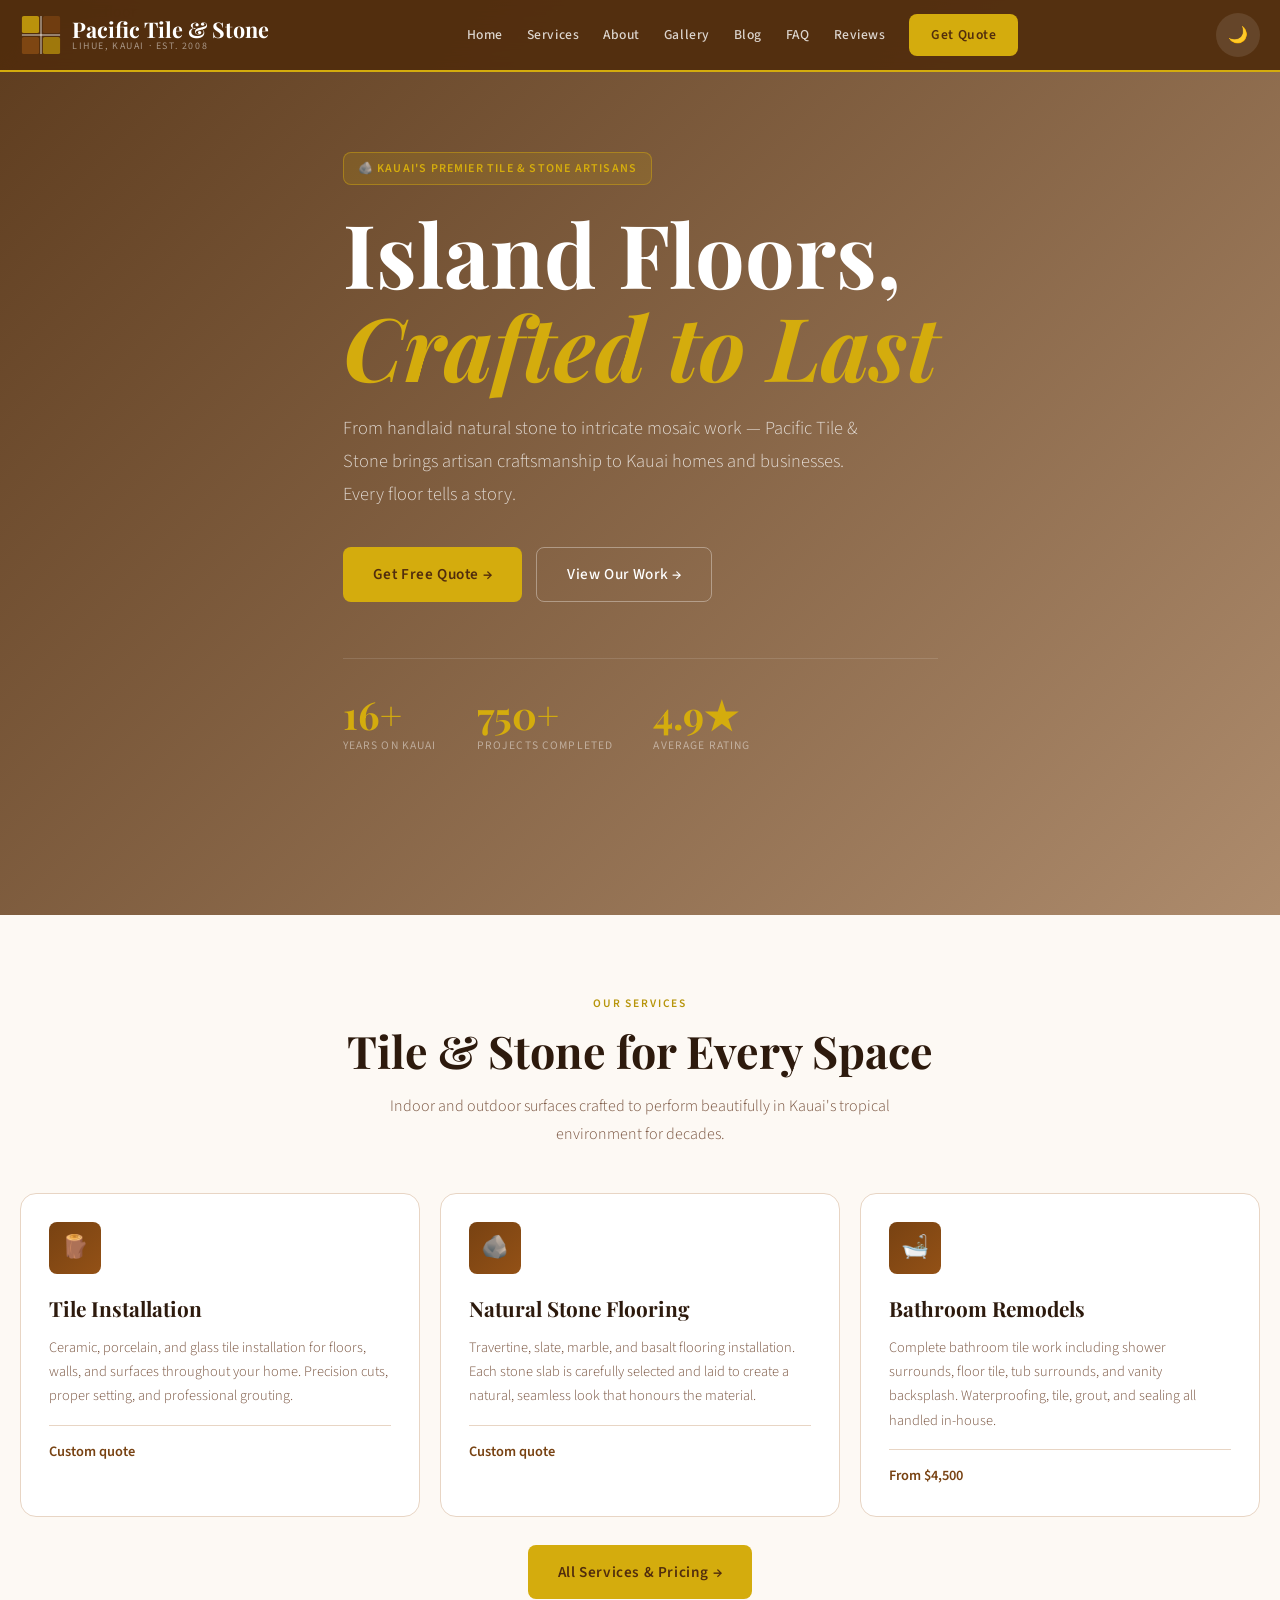
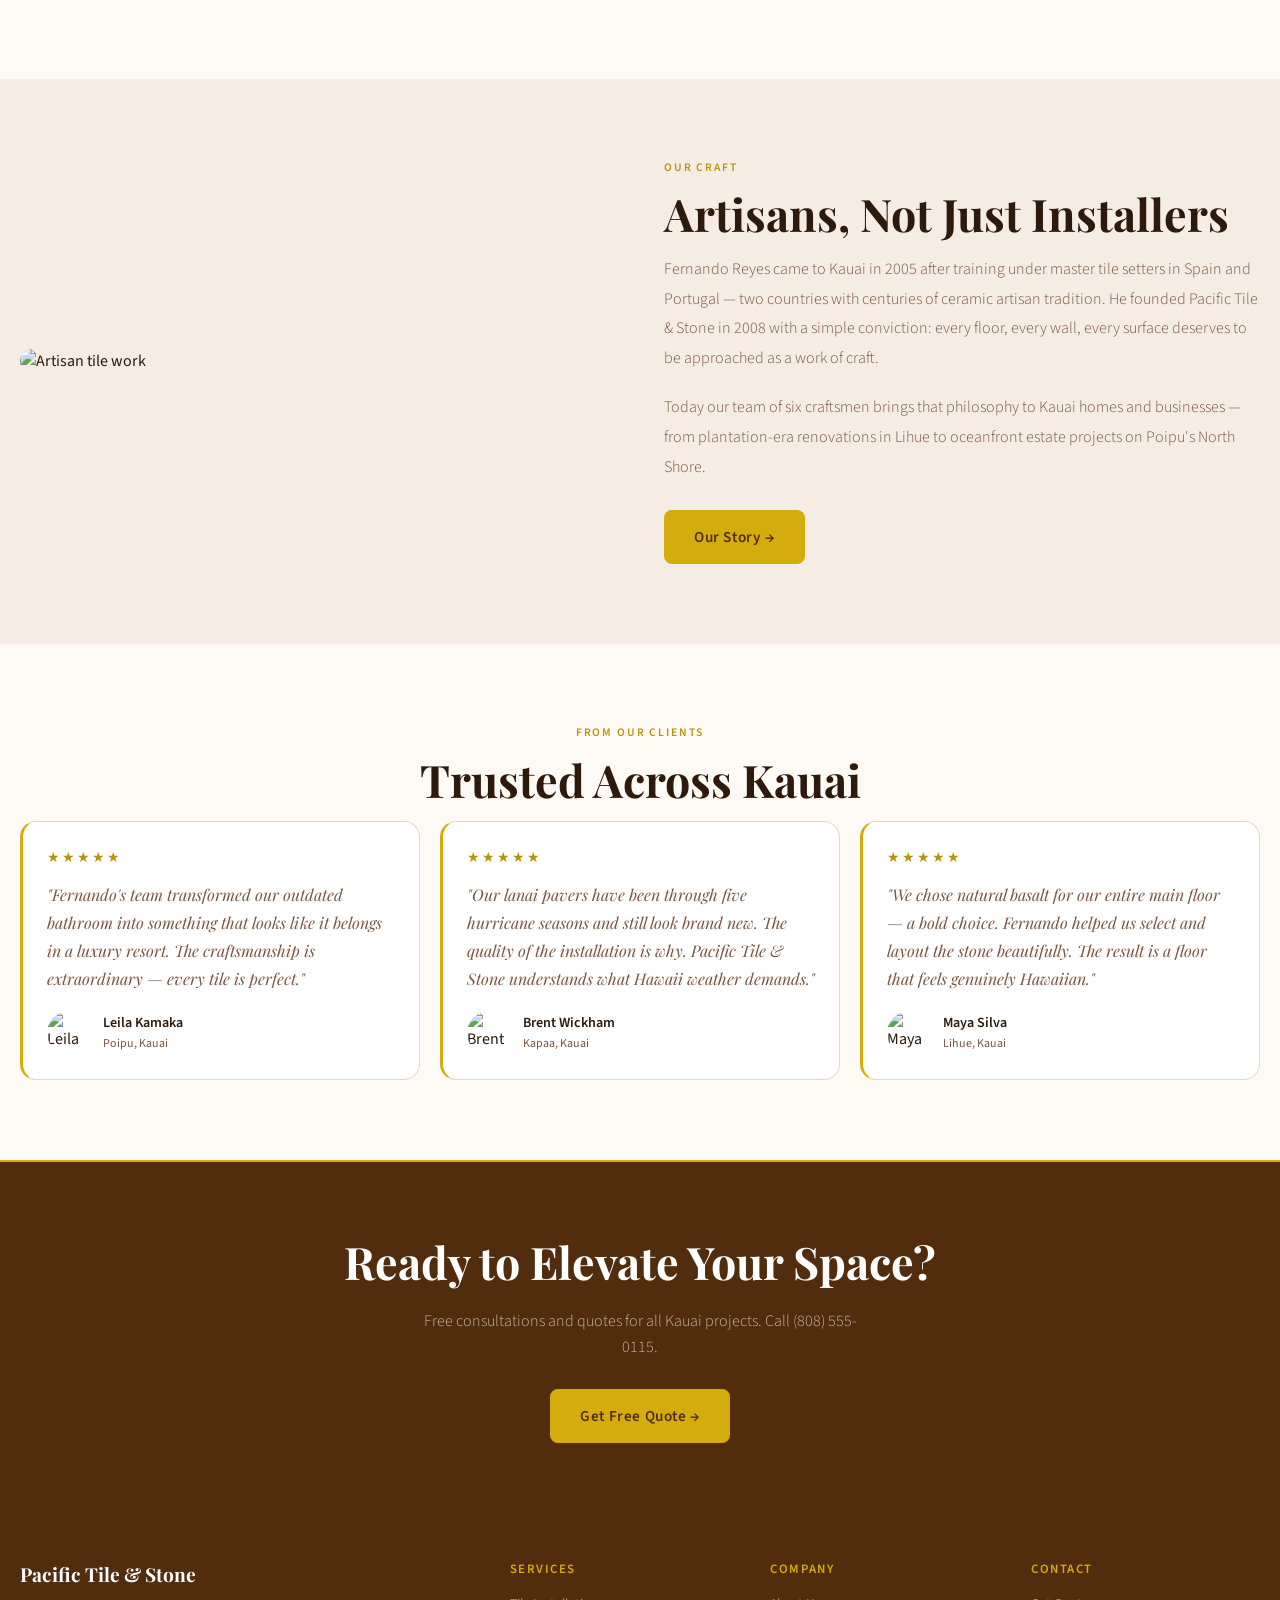
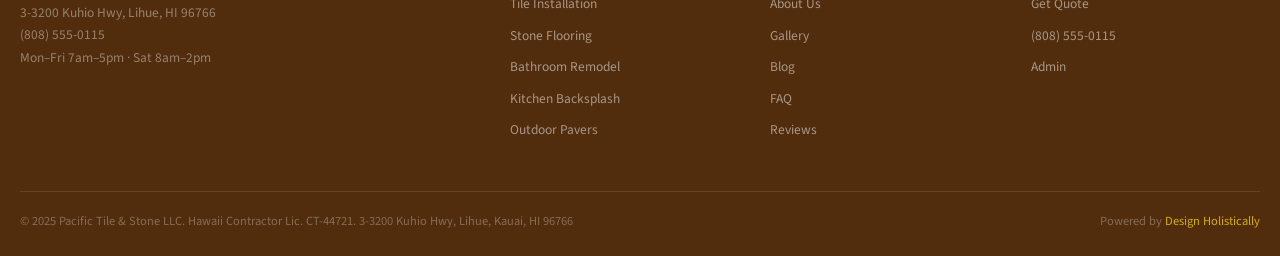
==== index.html @ 95e0b98e "Initial commit: Pacific Tile & Stone — Hawaii sample site (Lihue, Kauai)" ====
<!DOCTYPE html>
<html lang="en" data-theme="light">
<head>
<meta charset="UTF-8"/><meta name="viewport" content="width=device-width,initial-scale=1.0"/>
<title>Pacific Tile & Stone — Island Floors, Crafted to Last — Pacific Tile & Stone</title>
<meta name="description" content="Pacific Tile & Stone — Island floors, crafted to last. Kauai's trusted tile and stone installation contractor. Lihue. (808) 555-0115"/>
<meta property="og:title" content="Pacific Tile & Stone"/>
<link rel="stylesheet" href="css/style.css"/>
<script type="application/ld+json">{"@context":"https://schema.org","@type":"LocalBusiness","name":"Pacific Tile & Stone","telephone":"(808) 555-0115","address":{"@type":"PostalAddress","streetAddress":"3-3200 Kuhio Hwy","addressLocality":"Lihue","addressRegion":"HI","postalCode":"96766"},"priceRange":"$$"}</script>
</head>
<body>
<header class="site-header">
  <div class="header-inner">
    <a href="index.html" class="logo-wrap">
      <svg viewBox="0 0 44 44" fill="none" width="42" height="42" aria-label="Pacific Tile & Stone logo" xmlns="http://www.w3.org/2000/svg">
  <rect x="2" y="2" width="18" height="18" rx="2" fill="#D4AC0D" opacity="0.8"/>
  <rect x="24" y="2" width="18" height="18" rx="2" fill="#784212" opacity="0.8"/>
  <rect x="2" y="24" width="18" height="18" rx="2" fill="#935116" opacity="0.7"/>
  <rect x="24" y="24" width="18" height="18" rx="2" fill="#D4AC0D" opacity="0.6"/>
  <line x1="22" y1="2" x2="22" y2="42" stroke="rgba(255,255,255,0.4)" stroke-width="2"/>
  <line x1="2" y1="22" x2="42" y2="22" stroke="rgba(255,255,255,0.4)" stroke-width="2"/>
</svg>
      <div class="logo-text">Pacific Tile & Stone<span>Lihue, Kauai · Est. 2008</span></div>
    </a>
    <nav class="nav-links">
      <a href="index.html">Home</a><a href="services.html">Services</a><a href="about.html">About</a><a href="gallery.html">Gallery</a><a href="blog.html">Blog</a><a href="faq.html">FAQ</a><a href="reviews.html">Reviews</a>
      <a href="booking.html" class="btn-nav">Get Quote</a>
    </nav>
    <div class="header-actions">
      <button class="dark-toggle" id="darkToggle">🌙</button>
      <button class="hamburger" id="hamburger"><span></span><span></span><span></span></button>
    </div>
  </div>
</header>
<nav class="mobile-nav" id="mobileNav">
  <a href="index.html">Home</a><a href="services.html">Services</a><a href="about.html">About</a><a href="gallery.html">Gallery</a><a href="blog.html">Blog</a><a href="faq.html">FAQ</a><a href="reviews.html">Reviews</a><a href="booking.html">Get Quote</a>
</nav>

<section class="hero">
  <div class="hero-bg"><img src="https://picsum.photos/1600/900?random=1501" alt="Beautiful tile floor" /></div>
  <div class="hero-overlay"></div>
  <div class="hero-content">
    <div class="hero-badge">🪨 Kauai's Premier Tile & Stone Artisans</div>
    <h1>Island Floors,<br><em>Crafted to Last</em></h1>
    <p>From handlaid natural stone to intricate mosaic work — Pacific Tile & Stone brings artisan craftsmanship to Kauai homes and businesses. Every floor tells a story.</p>
    <div class="hero-cta">
      <a href="booking.html" class="btn-primary">Get Free Quote →</a>
      <a href="gallery.html" class="btn-secondary">View Our Work →</a>
    </div>
    <div class="hero-stats">
      <div><div class="stat-num">16+</div><div class="stat-label">Years on Kauai</div></div>
      <div><div class="stat-num">750+</div><div class="stat-label">Projects Completed</div></div>
      <div><div class="stat-num">4.9★</div><div class="stat-label">Average Rating</div></div>
    </div>
  </div>
</section>
<section>
  <div class="section-inner">
    <div class="section-center fade-up"><span class="section-label">Our Services</span><h2 class="section-title">Tile & Stone for Every Space</h2><p class="section-sub">Indoor and outdoor surfaces crafted to perform beautifully in Kauai's tropical environment for decades.</p></div>
    <div class="services-grid">
      <div class="service-card fade-up"><div class="service-icon">🪵</div><h3>Tile Installation</h3><p>Ceramic, porcelain, and glass tile installation for floors, walls, and surfaces throughout your home. Precision cuts, proper setting, and professional grouting.</p><div class="service-price">Custom quote</div></div>
      <div class="service-card fade-up"><div class="service-icon">🪨</div><h3>Natural Stone Flooring</h3><p>Travertine, slate, marble, and basalt flooring installation. Each stone slab is carefully selected and laid to create a natural, seamless look that honours the material.</p><div class="service-price">Custom quote</div></div>
      <div class="service-card fade-up"><div class="service-icon">🛁</div><h3>Bathroom Remodels</h3><p>Complete bathroom tile work including shower surrounds, floor tile, tub surrounds, and vanity backsplash. Waterproofing, tile, grout, and sealing all handled in-house.</p><div class="service-price">From $4,500</div></div>
    </div>
    <div style="text-align:center;margin-top:28px;"><a href="services.html" class="btn-primary">All Services & Pricing →</a></div>
  </div>
</section>
<section class="bg-alt">
  <div class="section-inner">
    <div class="about-grid">
      <div class="fade-up"><img src="https://picsum.photos/560/480?random=1502" alt="Artisan tile work" style="border-radius:var(--radius-lg);width:100%;object-fit:cover;" /></div>
      <div class="fade-up">
        <span class="section-label">Our Craft</span>
        <h2 class="section-title">Artisans, Not Just Installers</h2>
        <p style="color:var(--text-muted);line-height:1.85;margin-bottom:20px;font-weight:300;">Fernando Reyes came to Kauai in 2005 after training under master tile setters in Spain and Portugal — two countries with centuries of ceramic artisan tradition. He founded Pacific Tile & Stone in 2008 with a simple conviction: every floor, every wall, every surface deserves to be approached as a work of craft.</p>
        <p style="color:var(--text-muted);line-height:1.85;margin-bottom:28px;font-weight:300;">Today our team of six craftsmen brings that philosophy to Kauai homes and businesses — from plantation-era renovations in Lihue to oceanfront estate projects on Poipu's North Shore.</p>
        <a href="about.html" class="btn-primary">Our Story →</a>
      </div>
    </div>
  </div>
</section>
<section>
  <div class="section-inner">
    <div class="section-center fade-up"><span class="section-label">From Our Clients</span><h2 class="section-title">Trusted Across Kauai</h2></div>
    <div class="testimonials-grid">
      <div class="testimonial-card fade-up"><div class="stars">★★★★★</div><blockquote>"Fernando's team transformed our outdated bathroom into something that looks like it belongs in a luxury resort. The craftsmanship is extraordinary — every tile is perfect."</blockquote><div class="reviewer"><img src="https://picsum.photos/44/44?random=1504" alt="Leila K." /><div><div class="reviewer-name">Leila Kamaka</div><div class="reviewer-loc">Poipu, Kauai</div></div></div></div>
      <div class="testimonial-card fade-up"><div class="stars">★★★★★</div><blockquote>"Our lanai pavers have been through five hurricane seasons and still look brand new. The quality of the installation is why. Pacific Tile & Stone understands what Hawaii weather demands."</blockquote><div class="reviewer"><img src="https://picsum.photos/44/44?random=1505" alt="Brent W." /><div><div class="reviewer-name">Brent Wickham</div><div class="reviewer-loc">Kapaa, Kauai</div></div></div></div>
      <div class="testimonial-card fade-up"><div class="stars">★★★★★</div><blockquote>"We chose natural basalt for our entire main floor — a bold choice. Fernando helped us select and layout the stone beautifully. The result is a floor that feels genuinely Hawaiian."</blockquote><div class="reviewer"><img src="https://picsum.photos/44/44?random=1506" alt="Maya S." /><div><div class="reviewer-name">Maya Silva</div><div class="reviewer-loc">Lihue, Kauai</div></div></div></div>
    </div>
  </div>
</section>
<div class="cta-band">
  <h2>Ready to Elevate Your Space?</h2>
  <p>Free consultations and quotes for all Kauai projects. Call (808) 555-0115.</p>
  <a href="booking.html" class="btn-primary">Get Free Quote →</a>
</div>
<footer class="site-footer">
  <div class="footer-inner">
    <div class="footer-grid">
      <div class="footer-brand">
        <div style="font-family:'Playfair Display',serif;font-weight:700;font-size:1.2rem;color:#fff;">Pacific Tile & Stone</div>
        <p>3-3200 Kuhio Hwy, Lihue, HI 96766<br>(808) 555-0115<br>Mon–Fri 7am–5pm · Sat 8am–2pm</p>
      </div>
      <div class="footer-col"><h4>Services</h4><a href="services.html">Tile Installation</a><a href="services.html">Stone Flooring</a><a href="services.html">Bathroom Remodel</a><a href="services.html">Kitchen Backsplash</a><a href="services.html">Outdoor Pavers</a></div>
      <div class="footer-col"><h4>Company</h4><a href="about.html">About Us</a><a href="gallery.html">Gallery</a><a href="blog.html">Blog</a><a href="faq.html">FAQ</a><a href="reviews.html">Reviews</a></div>
      <div class="footer-col"><h4>Contact</h4><a href="booking.html">Get Quote</a><a href="tel:8085550115">(808) 555-0115</a><a href="admin.html">Admin</a></div>
    </div>
    <div class="footer-bottom">
      <span>© 2025 Pacific Tile & Stone LLC. Hawaii Contractor Lic. CT-44721. 3-3200 Kuhio Hwy, Lihue, Kauai, HI 96766</span>
      <span>Powered by <a href="https://designholistically.com" target="_blank">Design Holistically</a></span>
    </div>
  </div>
</footer>
<button class="back-top" id="backTop">↑</button>
<script src="js/main.js"></script>
</body>
</html>
---- css/style.css ----
@import url('https://fonts.googleapis.com/css2?family=Playfair+Display:wght@400;500;600;700&family=Source+Sans+3:wght@300;400;500;600;700&display=swap');
:root {
  --primary: #784212;
  --primary-light: #935116;
  --primary-dark: #512d0d;
  --accent: #D4AC0D;
  --accent-light: #f1c40f;
  --accent-dark: #b7950b;
  --bg: #fdf9f4;
  --bg-secondary: #f5ede4;
  --bg-card: #ffffff;
  --text: #2d1a0d;
  --text-muted: #7a5540;
  --text-light: #b09080;
  --border: #e8d5c4;
  --shadow: 0 4px 24px rgba(120,66,18,0.10);
  --shadow-lg: 0 12px 48px rgba(120,66,18,0.16);
  --radius: 8px;
  --radius-lg: 16px;
  --header-h: 72px;
  --transition: 0.3s cubic-bezier(0.4,0,0.2,1);
}
[data-theme="dark"] {
  --bg: #160c04;
  --bg-secondary: #1f1009;
  --bg-card: #2a1608;
  --text: #f5e8da;
  --text-muted: #c4956a;
  --text-light: #7a5540;
  --border: #3d2010;
  --accent: #D4AC0D;
}
*, *::before, *::after { box-sizing: border-box; margin: 0; padding: 0; }
html { scroll-behavior: smooth; }
body { font-family: 'Source Sans 3', sans-serif; background: var(--bg); color: var(--text); line-height: 1.6; transition: background var(--transition), color var(--transition); }
img { max-width: 100%; display: block; }
a { color: inherit; text-decoration: none; }
button { cursor: pointer; border: none; background: none; font-family: inherit; }
.site-header { position: fixed; top: 0; left: 0; right: 0; z-index: 1000; height: var(--header-h); backdrop-filter: blur(14px); background: rgba(81,45,13,0.94); border-bottom: 2px solid var(--accent); display: flex; align-items: center; }
.header-inner { max-width: 1280px; margin: 0 auto; padding: 0 20px; width: 100%; display: flex; align-items: center; justify-content: space-between; }
.logo-wrap { display: flex; align-items: center; gap: 10px; }
.logo-text { font-family: 'Playfair Display', serif; font-size: 1.35rem; font-weight: 700; color: #fff; line-height: 1.1; }
.logo-text span { color: var(--accent); display: block; font-size: 0.62rem; font-family: 'Source Sans 3', sans-serif; font-weight: 400; letter-spacing: 0.16em; text-transform: uppercase; color: rgba(255,255,255,0.5); }
.nav-links { display: none; gap: 24px; align-items: center; }
.nav-links a { color: rgba(255,255,255,0.8); font-weight: 500; font-size: 0.85rem; letter-spacing: 0.04em; transition: color var(--transition); }
.nav-links a:hover { color: var(--accent); }
.nav-links .btn-nav { background: var(--accent); color: var(--primary-dark); padding: 10px 22px; border-radius: var(--radius); font-weight: 600; }
.header-actions { display: flex; align-items: center; gap: 10px; }
.dark-toggle { width: 44px; height: 44px; border-radius: 50%; background: rgba(255,255,255,0.1); color: #fff; display: flex; align-items: center; justify-content: center; font-size: 1rem; }
.dark-toggle:hover { background: var(--accent); color: var(--primary-dark); }
.hamburger { width: 44px; height: 44px; display: flex; flex-direction: column; align-items: center; justify-content: center; gap: 5px; background: rgba(255,255,255,0.1); border-radius: var(--radius); }
.hamburger span { display: block; width: 22px; height: 2px; background: #fff; border-radius: 2px; transition: all var(--transition); }
.hamburger.active span:nth-child(1) { transform: rotate(45deg) translate(5px,5px); }
.hamburger.active span:nth-child(2) { opacity: 0; }
.hamburger.active span:nth-child(3) { transform: rotate(-45deg) translate(5px,-5px); }
@media(min-width:768px){ .nav-links { display: flex; } .hamburger { display: none; } }
.mobile-nav { position: fixed; top: var(--header-h); left: 0; right: 0; bottom: 0; background: var(--primary-dark); z-index: 999; transform: translateX(100%); transition: transform var(--transition); padding: 28px 20px; display: flex; flex-direction: column; gap: 6px; }
.mobile-nav.open { transform: translateX(0); }
.mobile-nav a { color: #fff; font-size: 1.1rem; font-weight: 500; padding: 13px 0; border-bottom: 1px solid rgba(255,255,255,0.1); }
.hero { min-height: 100vh; display: flex; align-items: center; position: relative; overflow: hidden; padding-top: var(--header-h); }
.hero-bg { position: absolute; inset: 0; }
.hero-bg img { width: 100%; height: 100%; object-fit: cover; }
.hero-overlay { position: absolute; inset: 0; background: linear-gradient(135deg, rgba(81,45,13,0.93) 0%, rgba(120,66,18,0.6) 100%); }
.hero-content { position: relative; z-index: 1; max-width: 1280px; margin: 0 auto; padding: 80px 20px; }
.hero-badge { display: inline-flex; align-items: center; gap: 8px; background: rgba(212,172,13,0.15); border: 1px solid rgba(212,172,13,0.45); color: var(--accent); padding: 6px 14px; border-radius: var(--radius); font-size: 0.75rem; font-weight: 600; letter-spacing: 0.1em; text-transform: uppercase; margin-bottom: 22px; }
.hero h1 { font-family: 'Playfair Display', serif; font-size: clamp(2.8rem, 8vw, 5.5rem); font-weight: 700; color: #fff; line-height: 1.05; margin-bottom: 20px; }
.hero h1 em { color: var(--accent); font-style: italic; }
.hero p { font-size: clamp(1rem, 2vw, 1.15rem); color: rgba(255,255,255,0.75); max-width: 540px; margin-bottom: 36px; font-weight: 300; line-height: 1.8; }
.hero-cta { display: flex; flex-wrap: wrap; gap: 14px; }
.btn-primary { display: inline-flex; align-items: center; gap: 8px; background: var(--accent); color: var(--primary-dark); padding: 15px 30px; border-radius: var(--radius); font-weight: 600; font-size: 0.95rem; letter-spacing: 0.04em; transition: all var(--transition); }
.btn-primary:hover { background: var(--accent-light); transform: translateY(-2px); box-shadow: 0 8px 24px rgba(212,172,13,0.35); }
.btn-secondary { display: inline-flex; align-items: center; gap: 8px; background: transparent; color: #fff; padding: 14px 30px; border-radius: var(--radius); font-weight: 500; font-size: 0.95rem; border: 1.5px solid rgba(255,255,255,0.35); letter-spacing: 0.04em; transition: all var(--transition); }
.btn-secondary:hover { border-color: var(--accent); color: var(--accent); }
.hero-stats { display: flex; flex-wrap: wrap; gap: 40px; margin-top: 56px; padding-top: 36px; border-top: 1px solid rgba(255,255,255,0.12); }
.stat-num { font-family: 'Playfair Display', serif; font-size: 2.4rem; font-weight: 700; color: var(--accent); line-height: 1; }
.stat-label { font-size: 0.72rem; color: rgba(255,255,255,0.45); text-transform: uppercase; letter-spacing: 0.1em; margin-top: 4px; }
section { padding: 80px 20px; }
.section-inner { max-width: 1280px; margin: 0 auto; }
.section-label { font-size: 0.72rem; font-weight: 600; color: var(--accent-dark); letter-spacing: 0.16em; text-transform: uppercase; margin-bottom: 10px; display: block; }
.section-title { font-family: 'Playfair Display', serif; font-size: clamp(1.9rem, 4vw, 2.8rem); font-weight: 700; color: var(--text); line-height: 1.2; margin-bottom: 14px; }
.section-sub { color: var(--text-muted); font-size: 1rem; max-width: 540px; margin-bottom: 44px; font-weight: 300; line-height: 1.8; }
.section-center { text-align: center; }
.section-center .section-sub { margin-left: auto; margin-right: auto; }
.bg-alt { background: var(--bg-secondary); }
.services-grid { display: grid; grid-template-columns: 1fr; gap: 20px; }
@media(min-width:600px){ .services-grid { grid-template-columns: 1fr 1fr; } }
@media(min-width:1024px){ .services-grid { grid-template-columns: repeat(3, 1fr); } }
.service-card { background: var(--bg-card); border: 1px solid var(--border); border-radius: var(--radius-lg); padding: 28px; transition: all var(--transition); }
.service-card:hover { transform: translateY(-4px); box-shadow: var(--shadow-lg); border-color: var(--accent-dark); }
.service-icon { width: 52px; height: 52px; background: linear-gradient(135deg, var(--primary), var(--primary-light)); border-radius: var(--radius); display: flex; align-items: center; justify-content: center; margin-bottom: 18px; font-size: 1.4rem; color: var(--accent); }
.service-card h3 { font-family: 'Playfair Display', serif; font-size: 1.3rem; font-weight: 700; margin-bottom: 10px; }
.service-card p { color: var(--text-muted); font-size: 0.9rem; line-height: 1.7; font-weight: 300; }
.service-price { margin-top: 16px; padding-top: 14px; border-top: 1px solid var(--border); font-weight: 600; color: var(--primary); font-size: 0.9rem; }
[data-theme="dark"] .service-price { color: var(--accent); }
.testimonials-grid { display: grid; grid-template-columns: 1fr; gap: 20px; }
@media(min-width:768px){ .testimonials-grid { grid-template-columns: repeat(3, 1fr); } }
.testimonial-card { background: var(--bg-card); border: 1px solid var(--border); border-radius: var(--radius-lg); padding: 24px; border-left: 3px solid var(--accent); }
.stars { color: var(--accent-dark); font-size: 0.9rem; margin-bottom: 12px; letter-spacing: 2px; }
.testimonial-card blockquote { color: var(--text-muted); font-family: 'Playfair Display', serif; font-size: 1rem; line-height: 1.75; margin-bottom: 18px; font-style: italic; }
.reviewer { display: flex; align-items: center; gap: 12px; }
.reviewer img { width: 44px; height: 44px; border-radius: 50%; object-fit: cover; }
.reviewer-name { font-weight: 600; font-size: 0.88rem; }
.reviewer-loc { font-size: 0.75rem; color: var(--text-muted); }
.cta-band { background: var(--primary-dark); padding: 64px 20px; text-align: center; border-top: 2px solid var(--accent); }
.cta-band h2 { font-family: 'Playfair Display', serif; font-size: clamp(2rem, 4vw, 2.8rem); font-weight: 700; color: #fff; margin-bottom: 12px; }
.cta-band p { color: rgba(255,255,255,0.65); font-size: 1rem; margin-bottom: 28px; max-width: 440px; margin-left: auto; margin-right: auto; font-weight: 300; }
.team-grid { display: grid; grid-template-columns: 1fr 1fr; gap: 20px; }
@media(min-width:768px){ .team-grid { grid-template-columns: repeat(4, 1fr); } }
.team-card { text-align: center; }
.team-card img { width: 100%; aspect-ratio: 1; object-fit: cover; border-radius: var(--radius-lg); margin-bottom: 14px; }
.team-card h4 { font-family: 'Playfair Display', serif; font-size: 1rem; font-weight: 700; margin-bottom: 4px; }
.team-card span { font-size: 0.75rem; color: var(--primary); font-weight: 600; text-transform: uppercase; letter-spacing: 0.08em; }
[data-theme="dark"] .team-card span { color: var(--accent); }
.gallery-grid { display: grid; grid-template-columns: repeat(2, 1fr); gap: 10px; }
@media(min-width:600px){ .gallery-grid { grid-template-columns: repeat(3, 1fr); } }
@media(min-width:1024px){ .gallery-grid { grid-template-columns: repeat(4, 1fr); } }
.gallery-item { position: relative; overflow: hidden; border-radius: var(--radius); aspect-ratio: 4/3; }
.gallery-item img { width: 100%; height: 100%; object-fit: cover; transition: transform 0.4s ease; }
.gallery-item:hover img { transform: scale(1.07); }
.blog-grid { display: grid; grid-template-columns: 1fr; gap: 24px; }
@media(min-width:600px){ .blog-grid { grid-template-columns: 1fr 1fr; } }
@media(min-width:1024px){ .blog-grid { grid-template-columns: repeat(3, 1fr); } }
.blog-card { background: var(--bg-card); border: 1px solid var(--border); border-radius: var(--radius-lg); overflow: hidden; transition: all var(--transition); }
.blog-card:hover { transform: translateY(-4px); box-shadow: var(--shadow-lg); }
.blog-card img { width: 100%; height: 200px; object-fit: cover; }
.blog-card-body { padding: 22px; }
.blog-tag { display: inline-block; background: var(--accent); color: var(--primary-dark); font-size: 0.7rem; font-weight: 600; padding: 3px 10px; border-radius: var(--radius); text-transform: uppercase; letter-spacing: 0.08em; margin-bottom: 10px; }
.blog-card h3 { font-family: 'Playfair Display', serif; font-size: 1.15rem; font-weight: 700; line-height: 1.3; margin-bottom: 8px; }
.blog-card p { color: var(--text-muted); font-size: 0.86rem; line-height: 1.65; font-weight: 300; }
.blog-card-meta { margin-top: 12px; font-size: 0.75rem; color: var(--text-light); }
.booking-wrap { max-width: 700px; margin: 0 auto; background: var(--bg-card); border: 1px solid var(--border); border-radius: var(--radius-lg); padding: 36px; }
.step-indicator { display: flex; gap: 6px; margin-bottom: 36px; }
.step { flex: 1; height: 3px; background: var(--border); border-radius: 2px; transition: background var(--transition); }
.step.active { background: var(--primary); }
.step.done { background: var(--accent-dark); }
.form-step { display: none; }
.form-step.active { display: block; }
.form-step h3 { font-family: 'Playfair Display', serif; font-size: 1.5rem; font-weight: 700; margin-bottom: 22px; }
.form-group { margin-bottom: 18px; }
.form-group label { display: block; font-weight: 500; font-size: 0.85rem; margin-bottom: 6px; }
.form-group input, .form-group select, .form-group textarea { width: 100%; padding: 12px 14px; border: 1px solid var(--border); border-radius: var(--radius); background: var(--bg); color: var(--text); font-family: 'Source Sans 3', sans-serif; font-size: 0.95rem; transition: border-color var(--transition); }
.form-group input:focus, .form-group select:focus, .form-group textarea:focus { outline: none; border-color: var(--primary); }
.service-option { display: flex; align-items: center; gap: 12px; padding: 14px; border: 1px solid var(--border); border-radius: var(--radius); margin-bottom: 8px; cursor: pointer; transition: all var(--transition); }
.service-option:hover, .service-option.selected { border-color: var(--primary); background: rgba(120,66,18,0.04); }
.form-nav { display: flex; justify-content: space-between; align-items: center; margin-top: 24px; }
.btn-outline { background: transparent; border: 1px solid var(--border); color: var(--text); padding: 11px 26px; border-radius: var(--radius); font-weight: 500; font-size: 0.88rem; transition: all var(--transition); }
.btn-outline:hover { border-color: var(--primary); color: var(--primary); }
.confirmation { text-align: center; padding: 36px 0; }
.confirmation .check { width: 68px; height: 68px; background: var(--primary); border-radius: 50%; display: flex; align-items: center; justify-content: center; margin: 0 auto 20px; font-size: 1.8rem; color: #fff; }
.faq-list { max-width: 780px; margin: 0 auto; }
.faq-item { border-bottom: 1px solid var(--border); }
.faq-q { width: 100%; text-align: left; padding: 20px 0; display: flex; justify-content: space-between; align-items: center; font-weight: 500; font-size: 0.95rem; color: var(--text); gap: 14px; background: none; }
.faq-q .icon { width: 26px; height: 26px; min-width: 26px; border-radius: 50%; background: var(--accent); color: var(--primary-dark); display: flex; align-items: center; justify-content: center; font-size: 1rem; transition: transform var(--transition); font-weight: 700; }
.faq-item.open .faq-q .icon { transform: rotate(45deg); }
.faq-a { display: none; padding: 0 0 18px; color: var(--text-muted); line-height: 1.75; font-size: 0.92rem; font-weight: 300; }
.faq-item.open .faq-a { display: block; }
.reviews-grid { display: grid; grid-template-columns: 1fr; gap: 18px; }
@media(min-width:600px){ .reviews-grid { grid-template-columns: 1fr 1fr; } }
@media(min-width:1024px){ .reviews-grid { grid-template-columns: repeat(4, 1fr); } }
.review-card { background: var(--bg-card); border: 1px solid var(--border); border-radius: var(--radius-lg); padding: 22px; }
.review-top { display: flex; align-items: center; gap: 10px; margin-bottom: 12px; }
.review-top img { width: 46px; height: 46px; border-radius: 50%; object-fit: cover; }
.review-name { font-weight: 600; font-size: 0.88rem; }
.review-date { font-size: 0.72px; color: var(--text-light); }
.review-body { color: var(--text-muted); font-family: 'Playfair Display', serif; font-size: 0.96rem; line-height: 1.65; font-style: italic; }
.about-grid { display: grid; grid-template-columns: 1fr; gap: 48px; align-items: center; }
@media(min-width:768px){ .about-grid { grid-template-columns: 1fr 1fr; } }
.values-grid { display: grid; grid-template-columns: 1fr 1fr; gap: 16px; margin-top: 40px; }
@media(min-width:768px){ .values-grid { grid-template-columns: repeat(4, 1fr); } }
.value-card { background: var(--bg-card); border: 1px solid var(--border); border-radius: var(--radius); padding: 22px; text-align: center; }
.value-icon { font-size: 1.8rem; margin-bottom: 10px; }
.value-card h4 { font-family: 'Playfair Display', serif; font-size: 1rem; font-weight: 700; margin-bottom: 6px; }
.value-card p { font-size: 0.8rem; color: var(--text-muted); font-weight: 300; }
.site-footer { background: var(--primary-dark); color: rgba(255,255,255,0.65); padding: 52px 20px 24px; }
.footer-inner { max-width: 1280px; margin: 0 auto; }
.footer-grid { display: grid; grid-template-columns: 1fr; gap: 32px; margin-bottom: 40px; }
@media(min-width:768px){ .footer-grid { grid-template-columns: 2fr 1fr 1fr 1fr; } }
.footer-brand p { font-size: 0.84rem; line-height: 1.7; margin-top: 12px; color: rgba(255,255,255,0.4); }
.footer-col h4 { color: var(--accent); font-weight: 600; font-size: 0.8rem; text-transform: uppercase; letter-spacing: 0.12em; margin-bottom: 14px; }
.footer-col a { display: block; color: rgba(255,255,255,0.5); font-size: 0.84rem; margin-bottom: 10px; transition: color var(--transition); }
.footer-col a:hover { color: var(--accent); }
.footer-bottom { border-top: 1px solid rgba(255,255,255,0.1); padding-top: 20px; display: flex; flex-wrap: wrap; gap: 12px; justify-content: space-between; font-size: 0.78rem; color: rgba(255,255,255,0.3); }
.footer-bottom a { color: var(--accent); }
.back-top { position: fixed; bottom: 28px; right: 24px; width: 48px; height: 48px; background: var(--primary); color: #fff; border-radius: 50%; display: flex; align-items: center; justify-content: center; font-size: 1.2rem; z-index: 900; opacity: 0; pointer-events: none; transition: all var(--transition); }
.back-top.show { opacity: 1; pointer-events: auto; }
.fade-up { opacity: 0; transform: translateY(28px); transition: opacity 0.6s ease, transform 0.6s ease; }
.fade-up.visible { opacity: 1; transform: translateY(0); }
.page-hero { padding: calc(var(--header-h) + 52px) 20px 52px; background: var(--primary-dark); }
.page-hero-inner { max-width: 1280px; margin: 0 auto; }
.page-hero h1 { font-family: 'Playfair Display', serif; font-size: clamp(2.2rem, 5vw, 3.4rem); font-weight: 700; color: #fff; line-height: 1.1; }
.page-hero p { color: rgba(255,255,255,0.6); font-size: 1rem; max-width: 520px; margin-top: 10px; font-weight: 300; }
.breadcrumb { display: flex; gap: 8px; align-items: center; font-size: 0.78rem; color: rgba(255,255,255,0.35); margin-bottom: 14px; }
.breadcrumb a { color: var(--accent); }
.post-hero { padding-top: var(--header-h); background: var(--primary-dark); }
.post-hero-inner { max-width: 800px; margin: 0 auto; padding: 56px 20px; }
.post-hero h1 { font-family: 'Playfair Display', serif; font-size: clamp(2rem, 5vw, 3rem); font-weight: 700; color: #fff; line-height: 1.1; }
.post-meta { display: flex; gap: 16px; flex-wrap: wrap; margin-top: 14px; font-size: 0.8rem; color: rgba(255,255,255,0.45); }
.post-content { max-width: 800px; margin: 0 auto; padding: 44px 20px; }
.post-content h2 { font-family: 'Playfair Display', serif; font-size: 1.7rem; font-weight: 700; margin: 32px 0 12px; color: var(--primary); }
[data-theme="dark"] .post-content h2 { color: var(--accent); }
.post-content p { color: var(--text-muted); line-height: 1.85; margin-bottom: 14px; font-weight: 300; }
.post-content ul { padding-left: 22px; margin-bottom: 14px; color: var(--text-muted); line-height: 1.85; font-weight: 300; }
#adminLogin { min-height:100vh; display:flex; align-items:center; justify-content:center; background:var(--primary-dark); padding:20px; }
#adminDash { display:none; }
.login-card { background: var(--bg-card); border-radius: var(--radius-lg); padding: 44px; max-width: 400px; width: 100%; border: 1px solid var(--border); }
.login-card h2 { font-family:'Playfair Display',serif; font-size:1.9rem; font-weight:700; margin-bottom:8px; }
.login-card p { color:var(--text-muted); margin-bottom:28px; font-size:0.88rem; font-weight:300; }
.dash-header { background: var(--primary); padding: 14px 22px; display: flex; align-items: center; justify-content: space-between; border-bottom: 2px solid var(--accent); }
.dash-header h1 { font-family:'Playfair Display',serif; font-size:1.3rem; font-weight:700; color:#fff; }
.dash-stats { display: grid; grid-template-columns: repeat(2,1fr); gap: 14px; padding: 20px; }
@media(min-width:600px){ .dash-stats { grid-template-columns: repeat(4,1fr); } }
.dash-stat { background: var(--bg-card); border: 1px solid var(--border); border-radius: var(--radius); padding: 18px; text-align: center; }
.dash-stat .num { font-family:'Playfair Display',serif; font-size:2rem; font-weight:700; color:var(--primary); }
[data-theme="dark"] .dash-stat .num { color:var(--accent); }
.dash-stat .lbl { font-size:0.75rem; color:var(--text-muted); text-transform:uppercase; letter-spacing:0.06em; }
.dash-section { padding: 0 20px 20px; }
.dash-section h3 { font-family:'Playfair Display',serif; font-size:1.15rem; font-weight:700; margin-bottom:12px; border-bottom:1px solid var(--border); padding-bottom:8px; color:var(--primary); }
[data-theme="dark"] .dash-section h3 { color: var(--accent); }
.data-table { width:100%; border-collapse:collapse; font-size:0.86rem; }
.data-table th { background:var(--bg-secondary); padding:9px 12px; text-align:left; font-weight:600; color:var(--text-muted); font-size:0.75rem; text-transform:uppercase; }
.data-table td { padding:11px 12px; border-bottom:1px solid var(--border); }
.badge { display:inline-block; padding:2px 9px; border-radius:999px; font-size:0.7rem; font-weight:600; }
.badge-green { background:#d5f5e3; color:#1e8449; }
.badge-yellow { background:#fef9e7; color:#b7950b; }
.badge-blue { background:#d6eaf8; color:#1a5276; }
.dash-tabs { display:flex; gap:4px; padding:0 20px; border-bottom:1px solid var(--border); overflow-x:auto; }
.dash-tab { padding:11px 18px; font-weight:500; font-size:0.82rem; letter-spacing:0.04em; color:var(--text-muted); cursor:pointer; border-bottom:2px solid transparent; margin-bottom:-1px; white-space:nowrap; background:none; }
.dash-tab.active { color:var(--primary); border-bottom-color:var(--primary); }
[data-theme="dark"] .dash-tab.active { color:var(--accent); border-bottom-color:var(--accent); }
.tab-panel { display:none; }
.tab-panel.active { display:block; }
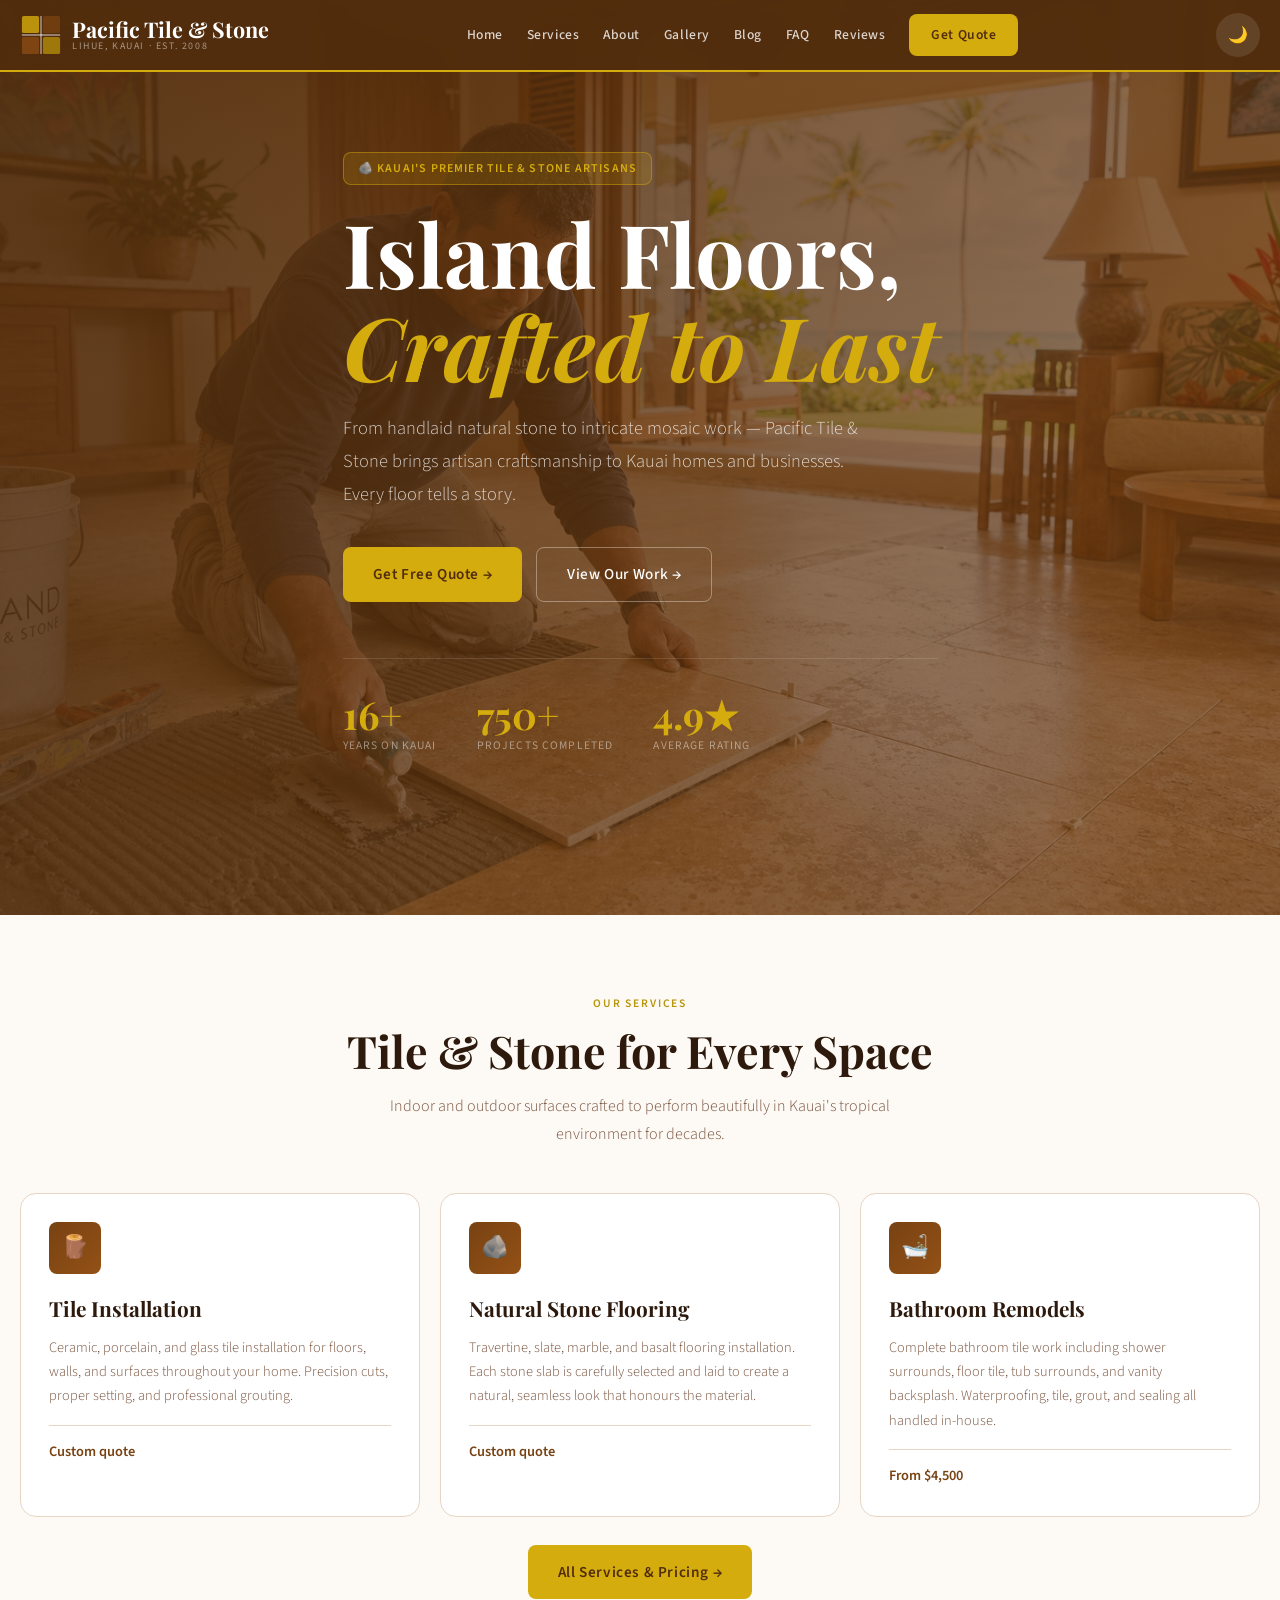
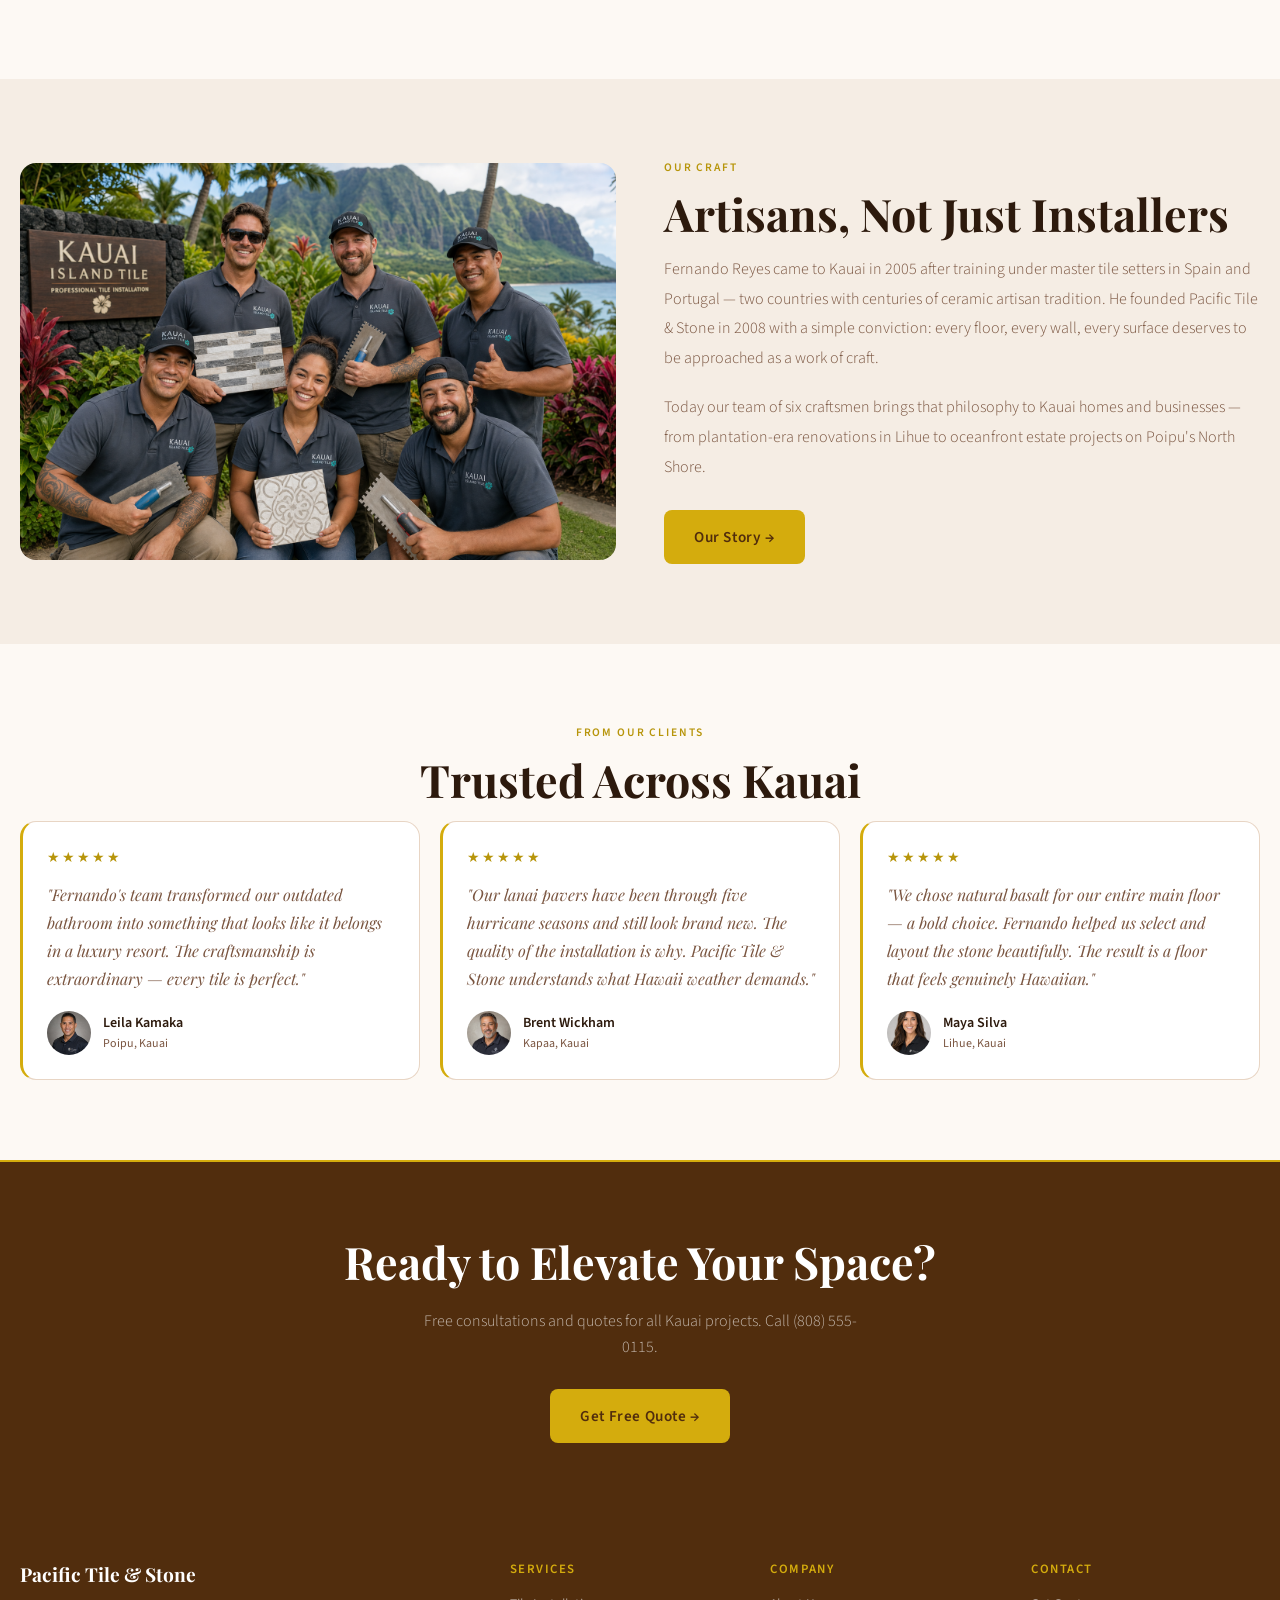
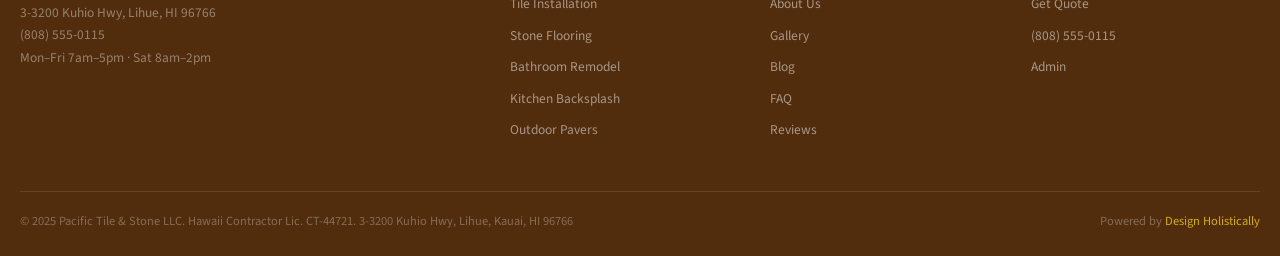
==== commit 1d7daace: "Initial commit: Pacific Tile & Stone — Hawaii sample site (Lihue, Kauai)" ====
--- a/index.html
+++ b/index.html
@@ -37,7 +37,7 @@
 </nav>
 
 <section class="hero">
-  <div class="hero-bg"><img src="https://picsum.photos/1600/900?random=1501" alt="Beautiful tile floor" /></div>
+  <div class="hero-bg"><img src="images/hero.png" alt="Beautiful tile floor" /></div>
   <div class="hero-overlay"></div>
   <div class="hero-content">
     <div class="hero-badge">🪨 Kauai's Premier Tile & Stone Artisans</div>
@@ -68,7 +68,7 @@
 <section class="bg-alt">
   <div class="section-inner">
     <div class="about-grid">
-      <div class="fade-up"><img src="https://picsum.photos/560/480?random=1502" alt="Artisan tile work" style="border-radius:var(--radius-lg);width:100%;object-fit:cover;" /></div>
+      <div class="fade-up"><img src="images/about.png" alt="Artisan tile work" style="border-radius:var(--radius-lg);width:100%;object-fit:cover;" /></div>
       <div class="fade-up">
         <span class="section-label">Our Craft</span>
         <h2 class="section-title">Artisans, Not Just Installers</h2>
@@ -83,9 +83,9 @@
   <div class="section-inner">
     <div class="section-center fade-up"><span class="section-label">From Our Clients</span><h2 class="section-title">Trusted Across Kauai</h2></div>
     <div class="testimonials-grid">
-      <div class="testimonial-card fade-up"><div class="stars">★★★★★</div><blockquote>"Fernando's team transformed our outdated bathroom into something that looks like it belongs in a luxury resort. The craftsmanship is extraordinary — every tile is perfect."</blockquote><div class="reviewer"><img src="https://picsum.photos/44/44?random=1504" alt="Leila K." /><div><div class="reviewer-name">Leila Kamaka</div><div class="reviewer-loc">Poipu, Kauai</div></div></div></div>
-      <div class="testimonial-card fade-up"><div class="stars">★★★★★</div><blockquote>"Our lanai pavers have been through five hurricane seasons and still look brand new. The quality of the installation is why. Pacific Tile & Stone understands what Hawaii weather demands."</blockquote><div class="reviewer"><img src="https://picsum.photos/44/44?random=1505" alt="Brent W." /><div><div class="reviewer-name">Brent Wickham</div><div class="reviewer-loc">Kapaa, Kauai</div></div></div></div>
-      <div class="testimonial-card fade-up"><div class="stars">★★★★★</div><blockquote>"We chose natural basalt for our entire main floor — a bold choice. Fernando helped us select and layout the stone beautifully. The result is a floor that feels genuinely Hawaiian."</blockquote><div class="reviewer"><img src="https://picsum.photos/44/44?random=1506" alt="Maya S." /><div><div class="reviewer-name">Maya Silva</div><div class="reviewer-loc">Lihue, Kauai</div></div></div></div>
+      <div class="testimonial-card fade-up"><div class="stars">★★★★★</div><blockquote>"Fernando's team transformed our outdated bathroom into something that looks like it belongs in a luxury resort. The craftsmanship is extraordinary — every tile is perfect."</blockquote><div class="reviewer"><img src="images/avatar-1.png" alt="Leila K." /><div><div class="reviewer-name">Leila Kamaka</div><div class="reviewer-loc">Poipu, Kauai</div></div></div></div>
+      <div class="testimonial-card fade-up"><div class="stars">★★★★★</div><blockquote>"Our lanai pavers have been through five hurricane seasons and still look brand new. The quality of the installation is why. Pacific Tile & Stone understands what Hawaii weather demands."</blockquote><div class="reviewer"><img src="images/avatar-2.png" alt="Brent W." /><div><div class="reviewer-name">Brent Wickham</div><div class="reviewer-loc">Kapaa, Kauai</div></div></div></div>
+      <div class="testimonial-card fade-up"><div class="stars">★★★★★</div><blockquote>"We chose natural basalt for our entire main floor — a bold choice. Fernando helped us select and layout the stone beautifully. The result is a floor that feels genuinely Hawaiian."</blockquote><div class="reviewer"><img src="images/avatar-3.png" alt="Maya S." /><div><div class="reviewer-name">Maya Silva</div><div class="reviewer-loc">Lihue, Kauai</div></div></div></div>
     </div>
   </div>
 </section>
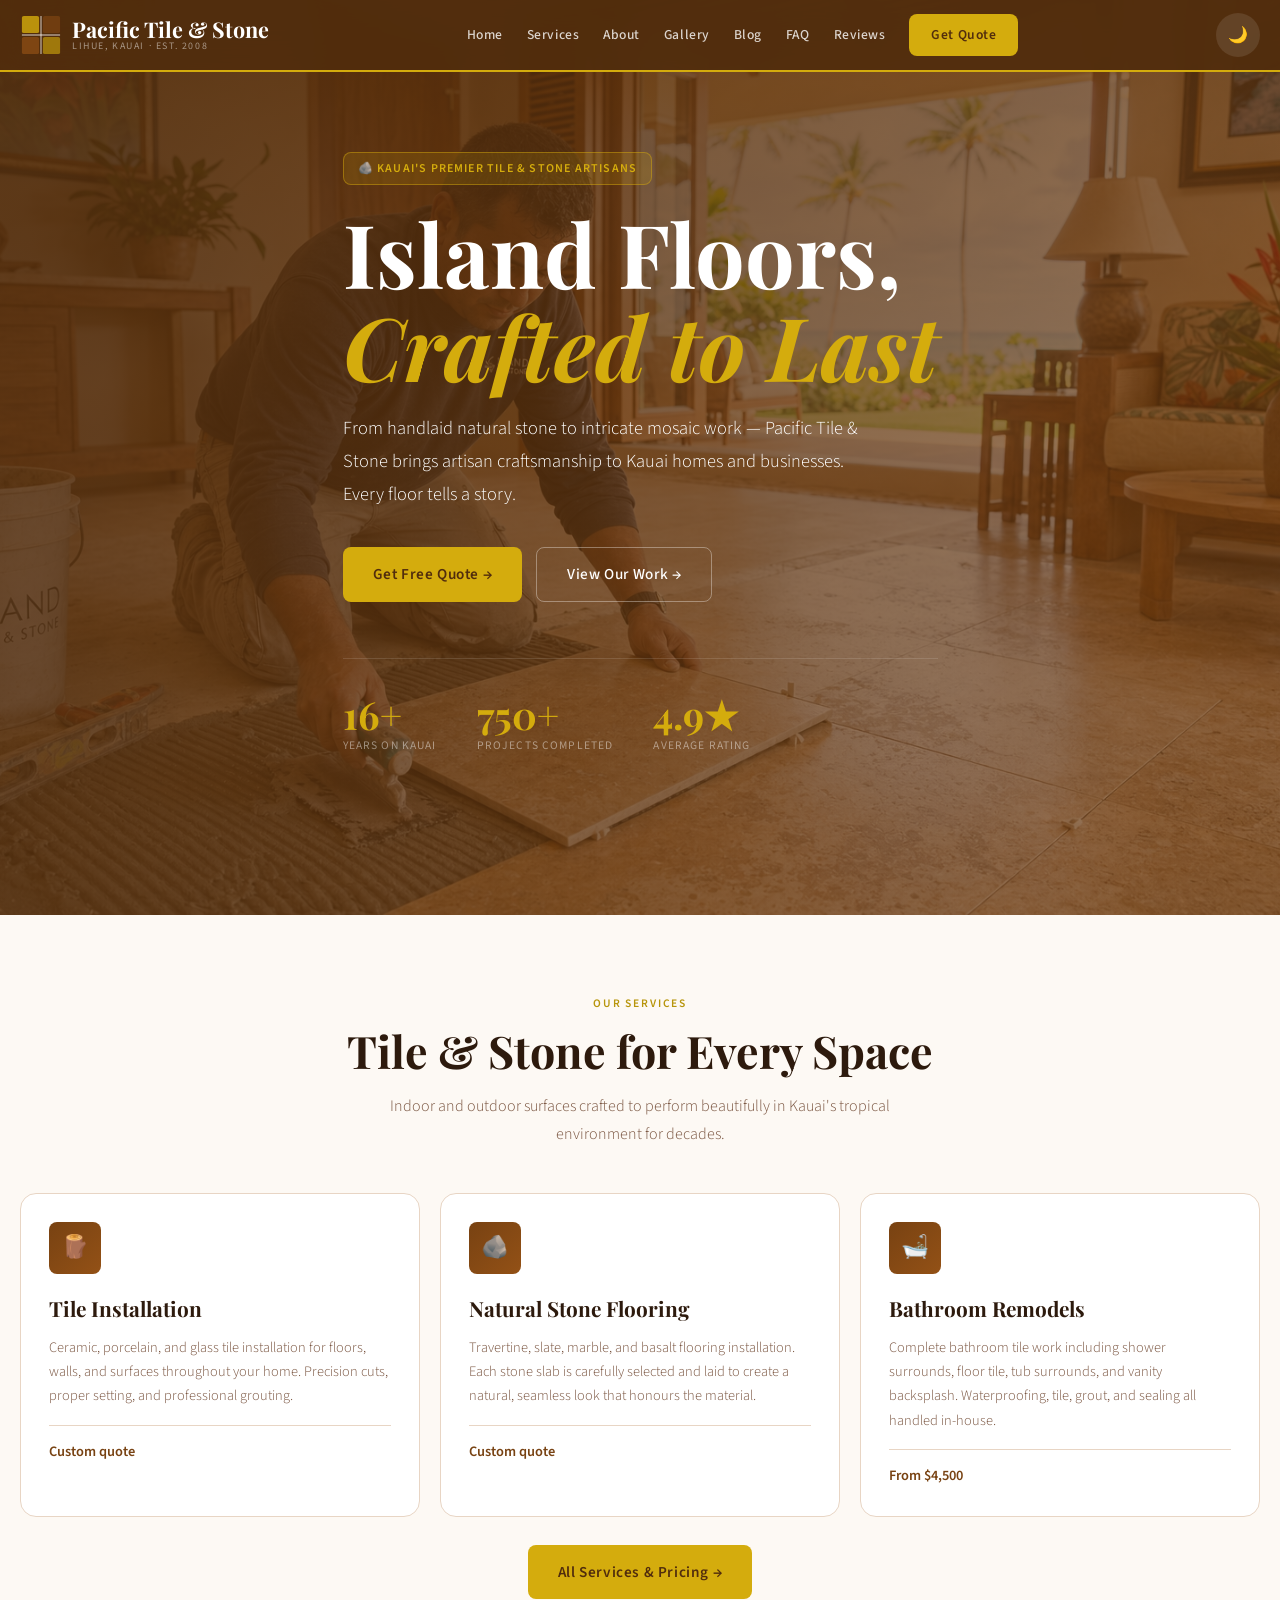
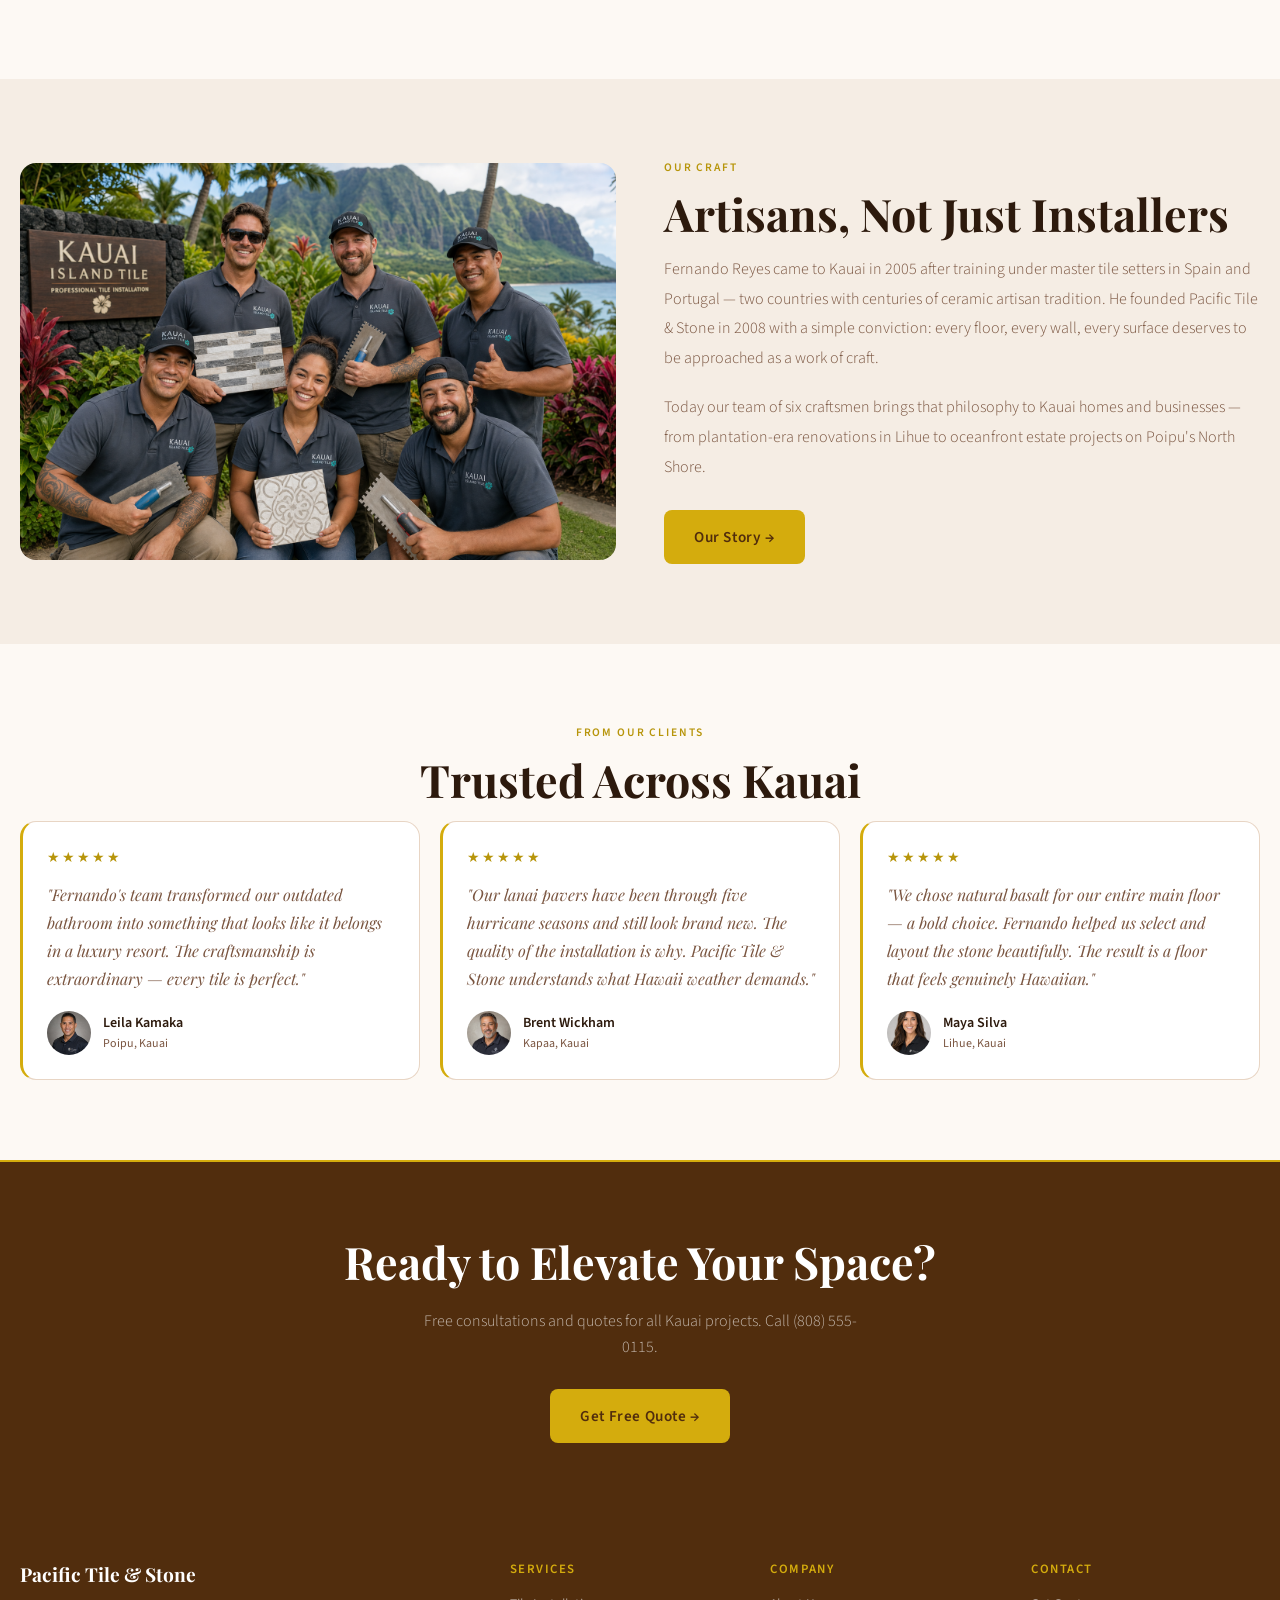
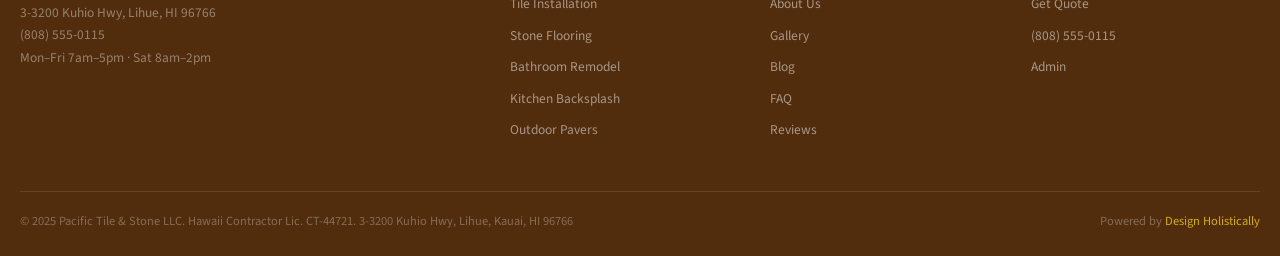
==== commit 3d9b6d62: "feat: replace all picsum placeholders with AI-generated photorealistic images" ====
--- a/index.html
+++ b/index.html
@@ -7,6 +7,10 @@
 <meta property="og:title" content="Pacific Tile & Stone"/>
 <link rel="stylesheet" href="css/style.css"/>
 <script type="application/ld+json">{"@context":"https://schema.org","@type":"LocalBusiness","name":"Pacific Tile & Stone","telephone":"(808) 555-0115","address":{"@type":"PostalAddress","streetAddress":"3-3200 Kuhio Hwy","addressLocality":"Lihue","addressRegion":"HI","postalCode":"96766"},"priceRange":"$$"}</script>
+  <link rel="icon" type="image/x-icon" href="images/favicon.ico">
+  <link rel="icon" type="image/png" sizes="32x32" href="images/favicon-32x32.png">
+  <link rel="icon" type="image/png" sizes="16x16" href="images/favicon-16x16.png">
+  <link rel="apple-touch-icon" sizes="180x180" href="images/apple-touch-icon.png">
 </head>
 <body>
 <header class="site-header">
--- a/css/style.css
+++ b/css/style.css
@@ -229,3 +229,8 @@
 [data-theme="dark"] .dash-tab.active { color:var(--accent); border-bottom-color:var(--accent); }
 .tab-panel { display:none; }
 .tab-panel.active { display:block; }
+
+.hero h1, .hero p, .hero-content, .hero .eyebrow-label, .hero .tag { color: #fff !important; }
+
+[data-theme="dark"] .hero { background: transparent !important; }
+[data-theme="dark"] .hero-bg img { opacity: 1 !important; }
